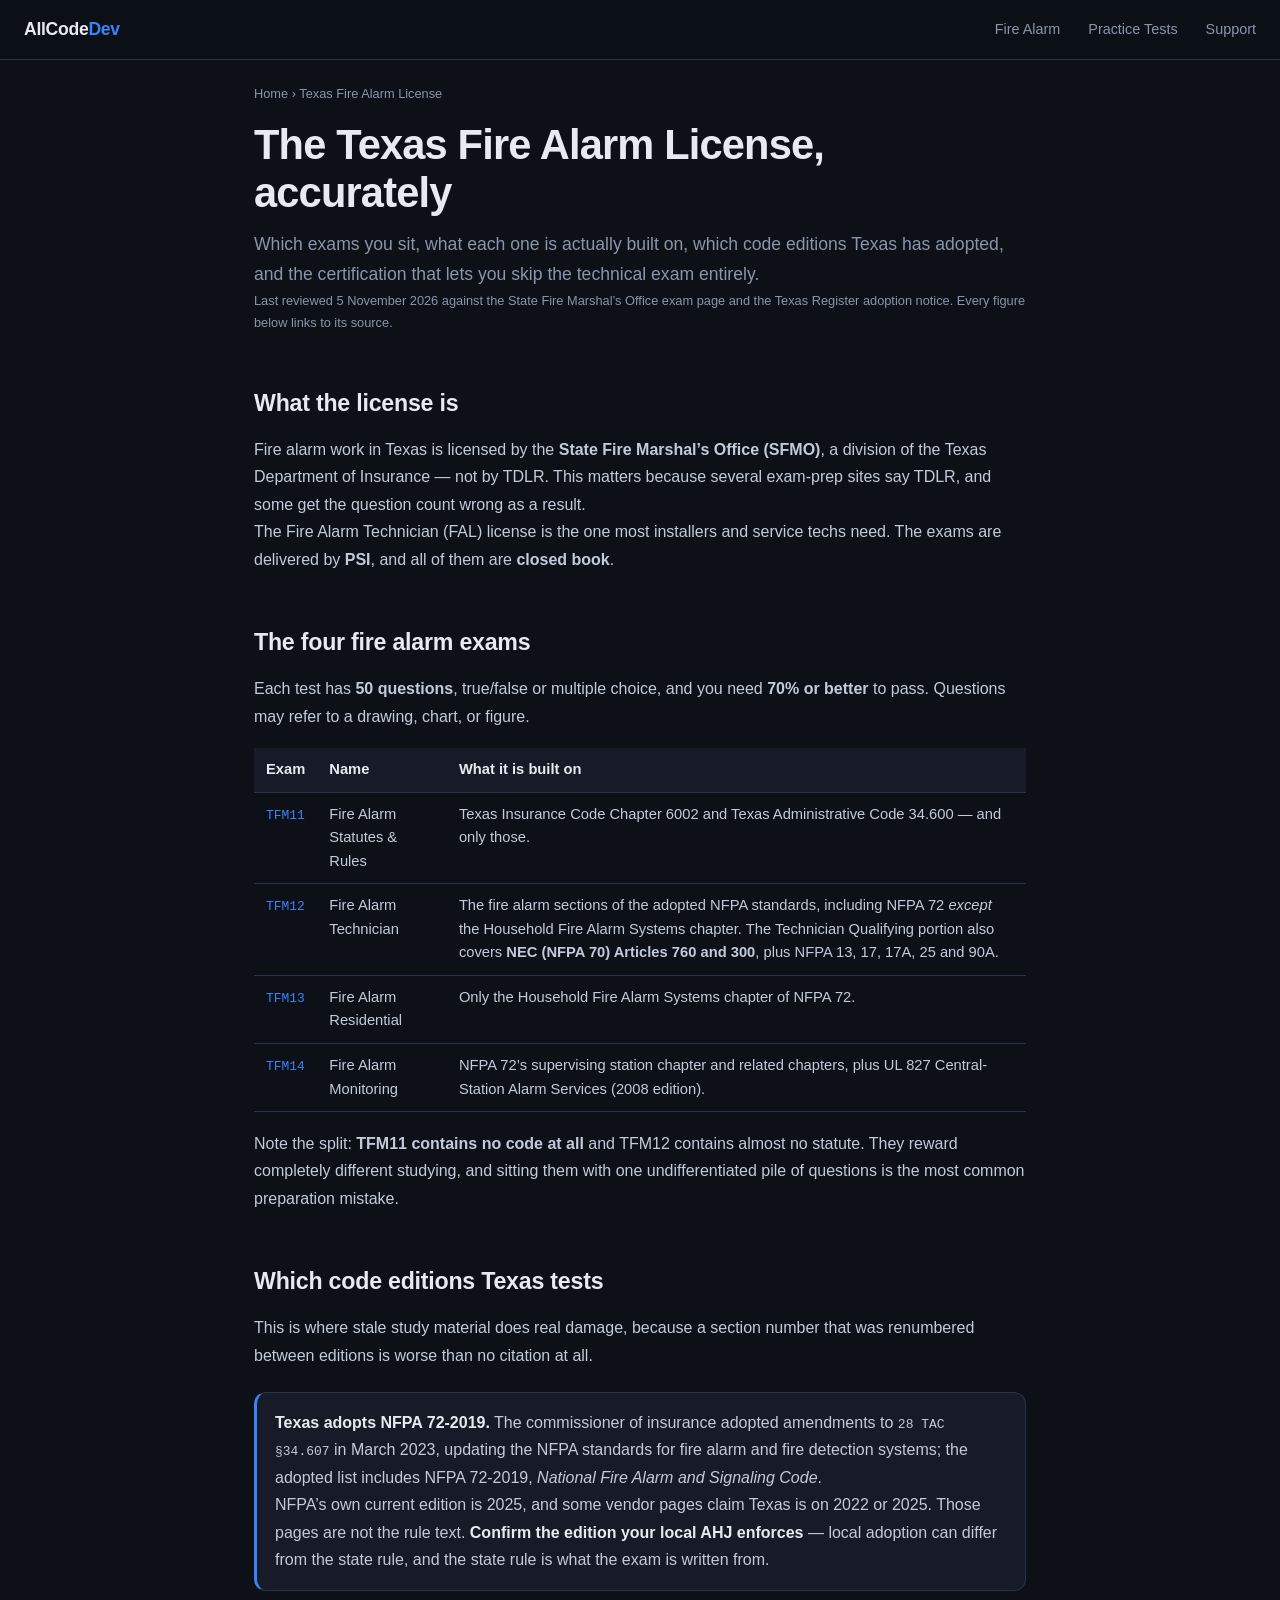
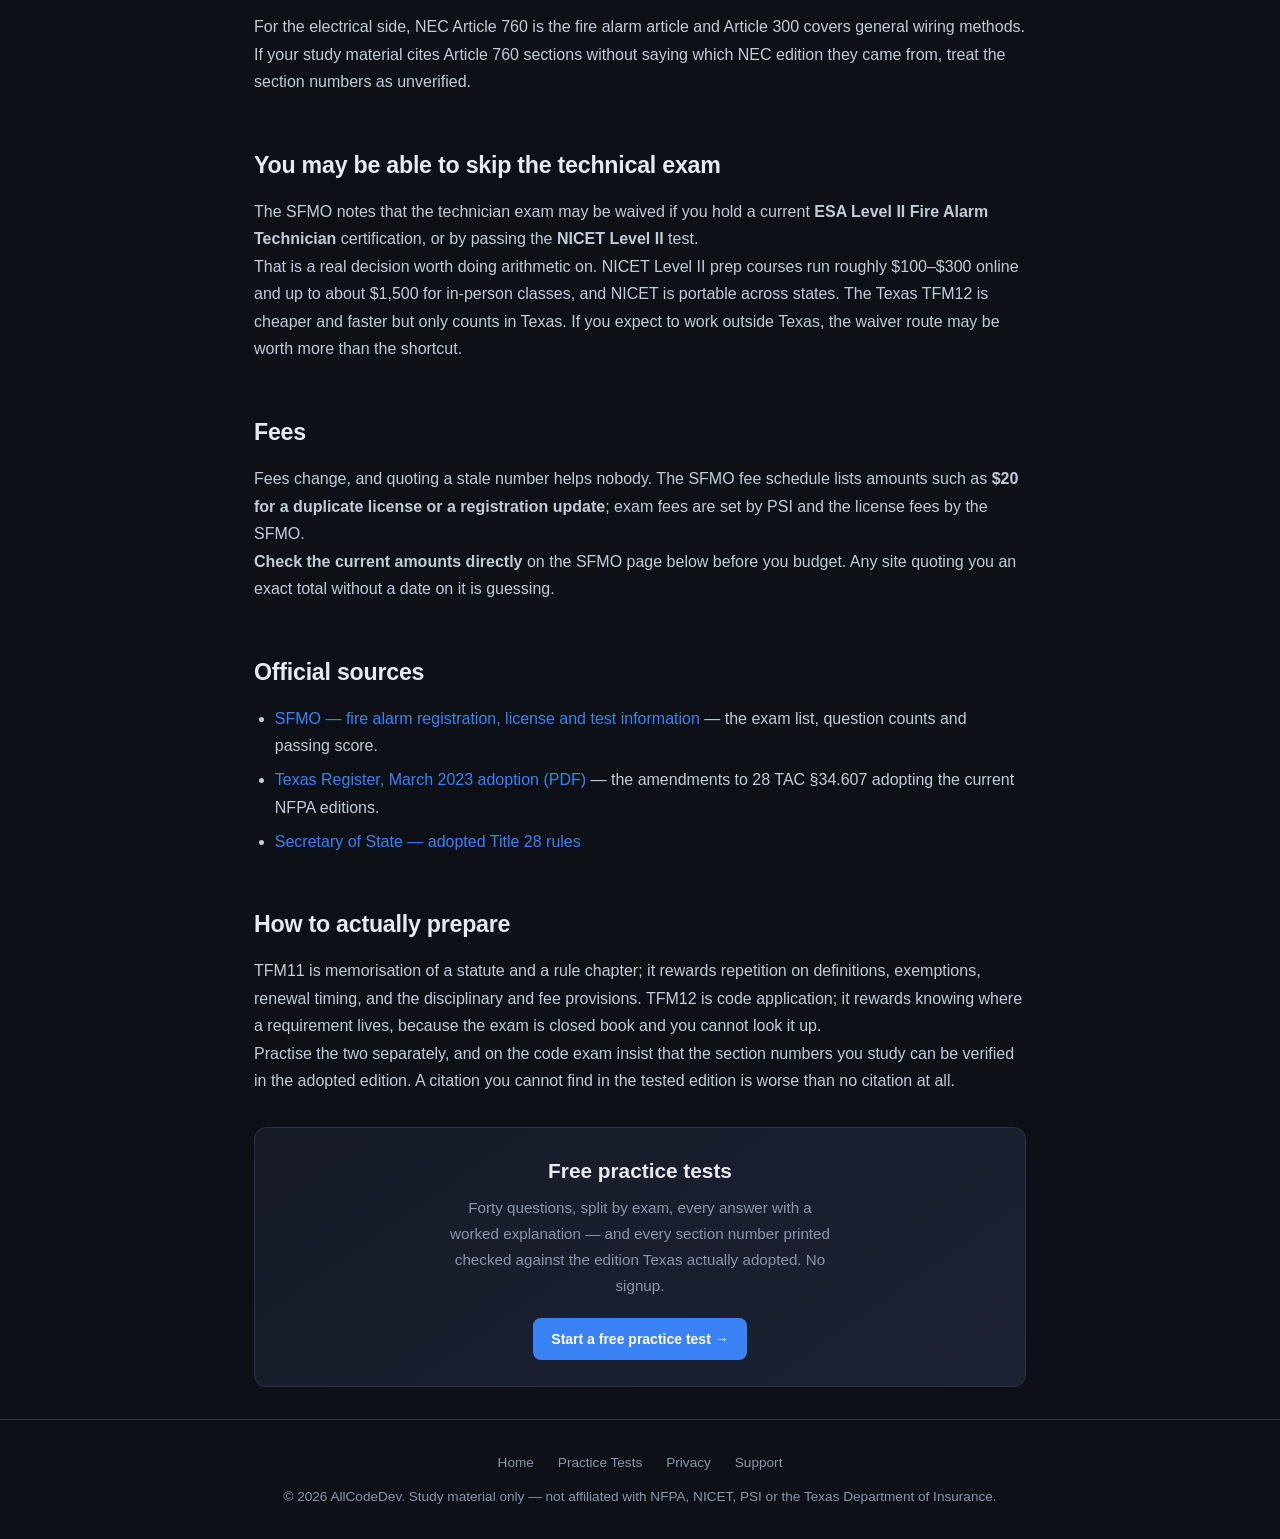
==== texas-fire-alarm-license/index.html @ 31eb73f5 "Fix inverted product status; add Texas FAL demand-capture pages The homepage had both product status" ====
<!DOCTYPE html>
<html lang="en">
<head>
<meta charset="UTF-8">
<meta name="viewport" content="width=device-width, initial-scale=1.0">
<title>Texas Fire Alarm License (FAL): Exams, Requirements &amp; Code Editions</title>
<meta name="description" content="What the Texas FAL license actually requires: the TFM11-TFM14 exams, 50 questions at 70% to pass, the NFPA 72-2019 edition adopted by 28 TAC 34.607, and the NICET/ESA waiver. With free practice tests.">
<link rel="canonical" href="https://allcodedev.com/texas-fire-alarm-license/">
<link rel="stylesheet" href="/styles.css">
<link rel="stylesheet" href="/exam.css">
</head>
<body>

<nav>
  <a class="nav-brand" href="/" style="text-decoration:none">AllCode<span>Dev</span></a>
  <div class="nav-links">
    <a href="/texas-fire-alarm-license/">Fire Alarm</a>
    <a href="/texas-fire-alarm-license/practice-test/">Practice Tests</a>
    <a href="/support.html">Support</a>
  </div>
</nav>

<div class="wrap">
<div class="crumbs"><a href="/">Home</a> &rsaquo; Texas Fire Alarm License</div>

<article>
<h1>The Texas Fire Alarm License, accurately</h1>
<p class="lede">Which exams you sit, what each one is actually built on, which code editions Texas has adopted, and the certification that lets you skip the technical exam entirely.</p>
<p class="updated">Last reviewed 5 November 2026 against the State Fire Marshal&rsquo;s Office exam page and the Texas Register adoption notice. Every figure below links to its source.</p>

<h2>What the license is</h2>
<p>Fire alarm work in Texas is licensed by the <strong>State Fire Marshal&rsquo;s Office (SFMO)</strong>, a division of the Texas Department of Insurance &mdash; not by TDLR. This matters because several exam-prep sites say TDLR, and some get the question count wrong as a result.</p>
<p>The Fire Alarm Technician (FAL) license is the one most installers and service techs need. The exams are delivered by <strong>PSI</strong>, and all of them are <strong>closed book</strong>.</p>

<h2>The four fire alarm exams</h2>
<p>Each test has <strong>50 questions</strong>, true/false or multiple choice, and you need <strong>70% or better</strong> to pass. Questions may refer to a drawing, chart, or figure.</p>

<table class="spec">
<tr><th>Exam</th><th>Name</th><th>What it is built on</th></tr>
<tr><td><code>TFM11</code></td><td>Fire Alarm Statutes &amp; Rules</td><td>Texas Insurance Code Chapter 6002 and Texas Administrative Code 34.600 &mdash; and only those.</td></tr>
<tr><td><code>TFM12</code></td><td>Fire Alarm Technician</td><td>The fire alarm sections of the adopted NFPA standards, including NFPA&nbsp;72 <em>except</em> the Household Fire Alarm Systems chapter. The Technician Qualifying portion also covers <strong>NEC (NFPA&nbsp;70) Articles 760 and 300</strong>, plus NFPA&nbsp;13, 17, 17A, 25 and 90A.</td></tr>
<tr><td><code>TFM13</code></td><td>Fire Alarm Residential</td><td>Only the Household Fire Alarm Systems chapter of NFPA&nbsp;72.</td></tr>
<tr><td><code>TFM14</code></td><td>Fire Alarm Monitoring</td><td>NFPA&nbsp;72&rsquo;s supervising station chapter and related chapters, plus UL&nbsp;827 Central-Station Alarm Services (2008 edition).</td></tr>
</table>

<p>Note the split: <strong>TFM11 contains no code at all</strong> and TFM12 contains almost no statute. They reward completely different studying, and sitting them with one undifferentiated pile of questions is the most common preparation mistake.</p>

<h2>Which code editions Texas tests</h2>
<p>This is where stale study material does real damage, because a section number that was renumbered between editions is worse than no citation at all.</p>
<div class="callout">
<p><strong>Texas adopts NFPA&nbsp;72-2019.</strong> The commissioner of insurance adopted amendments to <code>28 TAC &sect;34.607</code> in March 2023, updating the NFPA standards for fire alarm and fire detection systems; the adopted list includes NFPA&nbsp;72-2019, <em>National Fire Alarm and Signaling Code</em>.</p>
<p>NFPA&rsquo;s own current edition is 2025, and some vendor pages claim Texas is on 2022 or 2025. Those pages are not the rule text. <strong>Confirm the edition your local AHJ enforces</strong> &mdash; local adoption can differ from the state rule, and the state rule is what the exam is written from.</p>
</div>
<p>For the electrical side, NEC Article 760 is the fire alarm article and Article 300 covers general wiring methods. If your study material cites Article 760 sections without saying which NEC edition they came from, treat the section numbers as unverified.</p>

<h2>You may be able to skip the technical exam</h2>
<p>The SFMO notes that the technician exam may be waived if you hold a current <strong>ESA Level II Fire Alarm Technician</strong> certification, or by passing the <strong>NICET Level II</strong> test.</p>
<p>That is a real decision worth doing arithmetic on. NICET Level II prep courses run roughly $100&ndash;$300 online and up to about $1,500 for in-person classes, and NICET is portable across states. The Texas TFM12 is cheaper and faster but only counts in Texas. If you expect to work outside Texas, the waiver route may be worth more than the shortcut.</p>

<h2>Fees</h2>
<p>Fees change, and quoting a stale number helps nobody. The SFMO fee schedule lists amounts such as <strong>$20 for a duplicate license or a registration update</strong>; exam fees are set by PSI and the license fees by the SFMO.</p>
<p><strong>Check the current amounts directly</strong> on the SFMO page below before you budget. Any site quoting you an exact total without a date on it is guessing.</p>

<h2>Official sources</h2>
<ul>
<li><a href="https://tdi.texas.gov/fire/information-fire-alarm-registration-license-test.html" target="_blank" rel="noopener">SFMO &mdash; fire alarm registration, license and test information</a> &mdash; the exam list, question counts and passing score.</li>
<li><a href="https://www.tdi.texas.gov/rules/2023/documents/20237848.pdf" target="_blank" rel="noopener">Texas Register, March 2023 adoption (PDF)</a> &mdash; the amendments to 28 TAC &sect;34.607 adopting the current NFPA editions.</li>
<li><a href="https://www.sos.texas.gov/texreg/archive/March312023/Adopted%20Rules/28.INSURANCE.html" target="_blank" rel="noopener">Secretary of State &mdash; adopted Title 28 rules</a></li>
</ul>

<h2>How to actually prepare</h2>
<p>TFM11 is memorisation of a statute and a rule chapter; it rewards repetition on definitions, exemptions, renewal timing, and the disciplinary and fee provisions. TFM12 is code application; it rewards knowing where a requirement lives, because the exam is closed book and you cannot look it up.</p>
<p>Practise the two separately, and on the code exam insist that the section numbers you study can be verified in the adopted edition. A citation you cannot find in the tested edition is worse than no citation at all.</p>

<div class="offer">
<h3>Free practice tests</h3>
<p>Forty questions, split by exam, every answer with a worked explanation &mdash; and every section number printed checked against the edition Texas actually adopted. No signup.</p>
<a class="btn btn-primary" href="/texas-fire-alarm-license/practice-test/">Start a free practice test &rarr;</a>
</div>

</article>
</div>

<footer>
  <div class="footer-links">
    <a href="/">Home</a>
    <a href="/texas-fire-alarm-license/practice-test/">Practice Tests</a>
    <a href="/privacy.html">Privacy</a>
    <a href="/support.html">Support</a>
  </div>
  <div>&copy; 2026 AllCodeDev. Study material only &mdash; not affiliated with NFPA, NICET, PSI or the Texas Department of Insurance.</div>
</footer>

</body>
</html>
---- styles.css ----
*, *::before, *::after { box-sizing: border-box; margin: 0; padding: 0; }

:root {
  --bg:        #0D1117;
  --surface:   #161B27;
  --surface2:  #1E2535;
  --border:    #2A3347;
  --text:      #E8EAF0;
  --muted:     #8A94AA;
  --accent:    #3B82F6;
  --accent-dk: #2563EB;
  --jm:        #F9A825;
  --fal:       #CC2200;
  --me:        #6366F1;
  --radius:    12px;
}

html { scroll-behavior: smooth; }

body {
  font-family: -apple-system, BlinkMacSystemFont, 'Segoe UI', Roboto, sans-serif;
  background: var(--bg);
  color: var(--text);
  line-height: 1.6;
  min-height: 100vh;
}

a { color: var(--accent); text-decoration: none; }
a:hover { text-decoration: underline; }

/* ── NAV ── */
nav {
  position: sticky;
  top: 0;
  z-index: 100;
  background: rgba(13,17,23,0.92);
  backdrop-filter: blur(12px);
  border-bottom: 1px solid var(--border);
  padding: 0 24px;
  height: 60px;
  display: flex;
  align-items: center;
  justify-content: space-between;
}

.nav-brand {
  font-size: 1.1rem;
  font-weight: 700;
  color: var(--text);
  letter-spacing: -0.3px;
}
.nav-brand span { color: var(--accent); }

.nav-links { display: flex; gap: 28px; align-items: center; }
.nav-links a { color: var(--muted); font-size: 0.9rem; font-weight: 500; }
.nav-links a:hover { color: var(--text); text-decoration: none; }

/* ── HERO ── */
.hero {
  text-align: center;
  padding: 80px 24px 64px;
  max-width: 720px;
  margin: 0 auto;
}

.hero-badge {
  display: inline-block;
  background: rgba(59,130,246,0.12);
  color: var(--accent);
  border: 1px solid rgba(59,130,246,0.3);
  border-radius: 99px;
  padding: 4px 14px;
  font-size: 0.78rem;
  font-weight: 600;
  letter-spacing: 0.5px;
  text-transform: uppercase;
  margin-bottom: 20px;
}

.hero h1 {
  font-size: clamp(2rem, 5vw, 3rem);
  font-weight: 800;
  line-height: 1.15;
  letter-spacing: -1px;
  margin-bottom: 16px;
}

.hero p {
  font-size: 1.1rem;
  color: var(--muted);
  max-width: 500px;
  margin: 0 auto 36px;
}

/* ── SECTIONS ── */
section {
  max-width: 960px;
  margin: 0 auto;
  padding: 48px 24px;
}

.section-label {
  font-size: 0.75rem;
  font-weight: 700;
  letter-spacing: 1.5px;
  text-transform: uppercase;
  color: var(--muted);
  margin-bottom: 10px;
}

.section-title {
  font-size: 1.6rem;
  font-weight: 700;
  letter-spacing: -0.5px;
  margin-bottom: 8px;
}

.section-sub {
  color: var(--muted);
  margin-bottom: 36px;
  max-width: 540px;
}

/* ── APP CARDS ── */
.app-grid {
  display: grid;
  grid-template-columns: repeat(auto-fit, minmax(300px, 1fr));
  gap: 20px;
}

.app-card {
  background: var(--surface);
  border: 1px solid var(--border);
  border-radius: var(--radius);
  padding: 28px;
  transition: border-color 0.2s, transform 0.15s;
}

.app-card:hover {
  border-color: var(--accent);
  transform: translateY(-2px);
}

.app-card-header {
  display: flex;
  align-items: center;
  gap: 14px;
  margin-bottom: 16px;
}

.app-icon {
  width: 52px;
  height: 52px;
  border-radius: 14px;
  display: flex;
  align-items: center;
  justify-content: center;
  font-size: 1.6rem;
  flex-shrink: 0;
}

.app-icon.jm  { background: rgba(249,168,37,0.15); }
.app-icon.fal { background: rgba(204,34,0,0.15); }
.app-icon.me  { background: rgba(99,102,241,0.15); }

.app-status {
  display: inline-flex;
  align-items: center;
  gap: 6px;
  font-size: 0.72rem;
  font-weight: 700;
  letter-spacing: 0.5px;
  text-transform: uppercase;
  padding: 3px 10px;
  border-radius: 99px;
  margin-bottom: 12px;
}
.app-status.live   { background: rgba(34,197,94,0.12); color: #22C55E; border: 1px solid rgba(34,197,94,0.3); }
.app-status.review { background: rgba(249,168,37,0.12); color: #F9A825; border: 1px solid rgba(249,168,37,0.3); }
.app-status.soon   { background: rgba(99,102,241,0.12); color: #818CF8; border: 1px solid rgba(99,102,241,0.3); }

.app-name {
  font-size: 1.05rem;
  font-weight: 700;
}

.app-platform {
  display: inline-flex;
  align-items: center;
  gap: 5px;
  font-size: 0.72rem;
  font-weight: 600;
  letter-spacing: 0.5px;
  text-transform: uppercase;
  color: var(--muted);
  margin-top: 2px;
}

.app-desc {
  color: var(--muted);
  font-size: 0.9rem;
  line-height: 1.55;
  margin-bottom: 20px;
}

.app-tags {
  display: flex;
  flex-wrap: wrap;
  gap: 7px;
  margin-bottom: 20px;
}

.tag {
  background: var(--surface2);
  border: 1px solid var(--border);
  border-radius: 6px;
  padding: 3px 9px;
  font-size: 0.75rem;
  color: var(--muted);
}

.btn {
  display: inline-flex;
  align-items: center;
  gap: 8px;
  padding: 10px 18px;
  border-radius: 8px;
  font-size: 0.875rem;
  font-weight: 600;
  transition: opacity 0.15s;
  cursor: pointer;
  border: none;
}

.btn:hover { opacity: 0.85; text-decoration: none; }

.btn-primary {
  background: var(--accent);
  color: #fff;
}

.btn-outline {
  background: transparent;
  border: 1px solid var(--border);
  color: var(--muted);
}

.btn-soon {
  background: var(--surface2);
  border: 1px solid var(--border);
  color: var(--muted);
  cursor: default;
  opacity: 0.7;
}

/* ── FEATURES ── */
.features-grid {
  display: grid;
  grid-template-columns: repeat(auto-fit, minmax(220px, 1fr));
  gap: 16px;
}

.feature-card {
  background: var(--surface);
  border: 1px solid var(--border);
  border-radius: var(--radius);
  padding: 22px;
}

.feature-icon {
  font-size: 1.5rem;
  margin-bottom: 10px;
}

.feature-title {
  font-weight: 700;
  font-size: 0.95rem;
  margin-bottom: 6px;
}

.feature-desc {
  color: var(--muted);
  font-size: 0.85rem;
  line-height: 1.5;
}

/* ── DIVIDER ── */
.divider {
  border: none;
  border-top: 1px solid var(--border);
  margin: 0;
}

/* ── FOOTER ── */
footer {
  border-top: 1px solid var(--border);
  padding: 32px 24px;
  text-align: center;
  color: var(--muted);
  font-size: 0.85rem;
}

.footer-links {
  display: flex;
  justify-content: center;
  gap: 24px;
  margin-bottom: 12px;
  flex-wrap: wrap;
}

.footer-links a { color: var(--muted); }
.footer-links a:hover { color: var(--text); text-decoration: none; }

/* ── PROSE (privacy / support) ── */
.prose {
  max-width: 720px;
  margin: 0 auto;
  padding: 48px 24px 64px;
}

.prose h1 {
  font-size: 1.9rem;
  font-weight: 800;
  letter-spacing: -0.5px;
  margin-bottom: 6px;
}

.prose .meta {
  color: var(--muted);
  font-size: 0.875rem;
  margin-bottom: 40px;
}

.prose h2 {
  font-size: 1.1rem;
  font-weight: 700;
  margin: 36px 0 10px;
  color: var(--text);
}

.prose p {
  color: #BCC4D6;
  margin-bottom: 14px;
  line-height: 1.7;
}

.prose ul {
  color: #BCC4D6;
  margin: 0 0 14px 20px;
  line-height: 1.8;
}

.prose a { color: var(--accent); }

.prose .callout {
  background: var(--surface);
  border: 1px solid var(--border);
  border-left: 3px solid var(--accent);
  border-radius: 8px;
  padding: 16px 20px;
  margin: 24px 0;
  color: var(--muted);
  font-size: 0.9rem;
}

/* ── FAQ ── */
.faq-item {
  border-bottom: 1px solid var(--border);
  padding: 20px 0;
}

.faq-item:last-child { border-bottom: none; }

.faq-q {
  font-weight: 700;
  margin-bottom: 8px;
  font-size: 0.95rem;
}

.faq-a {
  color: #BCC4D6;
  font-size: 0.9rem;
  line-height: 1.6;
}

/* ── CONTACT CARD ── */
.contact-card {
  background: var(--surface);
  border: 1px solid var(--border);
  border-radius: var(--radius);
  padding: 28px;
  margin-top: 32px;
  text-align: center;
}

.contact-card h3 {
  font-size: 1.1rem;
  font-weight: 700;
  margin-bottom: 8px;
}

.contact-card p {
  color: var(--muted);
  font-size: 0.9rem;
  margin-bottom: 16px;
}

.contact-card a.email-link {
  display: inline-block;
  background: var(--accent);
  color: #fff;
  padding: 10px 22px;
  border-radius: 8px;
  font-weight: 600;
  font-size: 0.9rem;
}

.contact-card a.email-link:hover {
  text-decoration: none;
  opacity: 0.85;
}

/* ── RESPONSIVE ── */
@media (max-width: 600px) {
  nav { padding: 0 16px; }
  .nav-links { gap: 16px; }
  .hero { padding: 56px 16px 48px; }
  section { padding: 36px 16px; }
  .prose { padding: 36px 16px 48px; }
}
---- exam.css ----
/* exam.css — additive layer for the practice-test and guide pages.
   Separate file so styles.css (the original app-landing design) is never
   rewritten. Delete this file + the new subdirectories to revert cleanly. */

.wrap { max-width: 820px; margin: 0 auto; padding: 0 24px; }
.crumbs { font-size: .8rem; color: var(--muted); padding: 24px 0 0; }
.crumbs a { color: var(--muted); }
.crumbs a:hover { color: var(--accent); }

article h1 { font-size: clamp(1.8rem, 4vw, 2.6rem); line-height: 1.15; margin: .4em 0 .3em; letter-spacing: -.02em; }
article h2 { font-size: 1.45rem; margin: 2.2em 0 .6em; letter-spacing: -.01em; }
article h3 { font-size: 1.1rem; margin: 1.8em 0 .5em; color: var(--text); }
article p, article li { color: #C3CAD9; line-height: 1.72; }
article ul, article ol { padding-left: 1.3em; }
article li { margin: .4em 0; }
.lede { font-size: 1.1rem; color: var(--muted) !important; }
.updated { font-size: .8rem; color: var(--muted); }

table.spec { width: 100%; border-collapse: collapse; margin: 1.2em 0; font-size: .92rem; }
table.spec th, table.spec td { text-align: left; padding: 10px 12px; border-bottom: 1px solid var(--border); vertical-align: top; }
table.spec th { color: var(--text); font-weight: 600; background: var(--surface); }
table.spec td { color: #C3CAD9; }
table.spec code { color: var(--accent); font-size: .88em; }

.callout { background: var(--surface); border: 1px solid var(--border); border-left: 3px solid var(--accent); border-radius: var(--radius); padding: 16px 18px; margin: 1.4em 0; }
.callout.warn { border-left-color: var(--jm); }
.callout p:last-child { margin-bottom: 0; }
.callout strong { color: var(--text); }

/* ---- quiz ---- */
.quiz { background: var(--surface); border: 1px solid var(--border); border-radius: var(--radius); padding: 22px; margin: 1.6em 0; }
.quiz-bar { display: flex; justify-content: space-between; align-items: center; gap: 12px; font-size: .85rem; color: var(--muted); margin-bottom: 6px; }
.quiz-prog { height: 4px; background: var(--border); border-radius: 2px; overflow: hidden; margin-bottom: 20px; }
.quiz-prog i { display: block; height: 100%; background: var(--accent); width: 0; transition: width .25s; }
.q-cat { font-size: .72rem; text-transform: uppercase; letter-spacing: .08em; color: var(--accent); margin-bottom: 8px; }
.q-text { font-size: 1.06rem; line-height: 1.55; color: var(--text); margin-bottom: 16px; }
.opts { display: flex; flex-direction: column; gap: 8px; }
.opt { display: flex; gap: 11px; align-items: flex-start; text-align: left; width: 100%; padding: 13px 15px; background: var(--bg); color: #C3CAD9;
       border: 1px solid var(--border); border-radius: 8px; cursor: pointer; font: inherit; font-size: .95rem; line-height: 1.45; transition: border-color .15s, background .15s; }
.opt:hover:not(:disabled) { border-color: var(--accent); }
.opt:disabled { cursor: default; }
.opt b { flex: 0 0 auto; color: var(--muted); font-weight: 600; }
.opt.right { border-color: #2E7D52; background: rgba(46,125,82,.14); color: var(--text); }
.opt.right b { color: #4ADE80; }
.opt.wrong { border-color: #B3401F; background: rgba(179,64,31,.13); }
.opt.wrong b { color: #F87171; }
.expl { margin-top: 16px; padding: 15px 17px; background: var(--bg); border: 1px solid var(--border); border-radius: 8px; }
.expl .verdict { font-weight: 600; margin-bottom: 7px; }
.expl .verdict.y { color: #4ADE80; } .expl .verdict.n { color: #F87171; }
.expl p { font-size: .93rem; margin: 0; color: #C3CAD9; }
.expl .ref { display: inline-block; margin-top: 11px; font-size: .78rem; color: var(--accent); border: 1px solid var(--border); border-radius: 5px; padding: 3px 9px; }
.quiz-nav { display: flex; justify-content: flex-end; margin-top: 18px; }
.score { text-align: center; padding: 10px 0; }
.score .big { font-size: 3rem; font-weight: 700; letter-spacing: -.03em; }
.score .big.pass { color: #4ADE80; } .score .big.fail { color: var(--jm); }
.score .sub { color: var(--muted); margin-bottom: 20px; }
.score .cta { display: flex; flex-direction: column; gap: 10px; max-width: 330px; margin: 0 auto; }

.offer { background: linear-gradient(145deg, var(--surface), #1B2234); border: 1px solid var(--border); border-radius: var(--radius); padding: 26px; margin: 2em 0; text-align: center; }
.offer h3 { margin: 0 0 8px; font-size: 1.3rem; }
.offer p { color: var(--muted); margin: 0 auto 18px; max-width: 46ch; font-size: .95rem; }
.offer .btn { max-width: 300px; margin: 0 auto; }
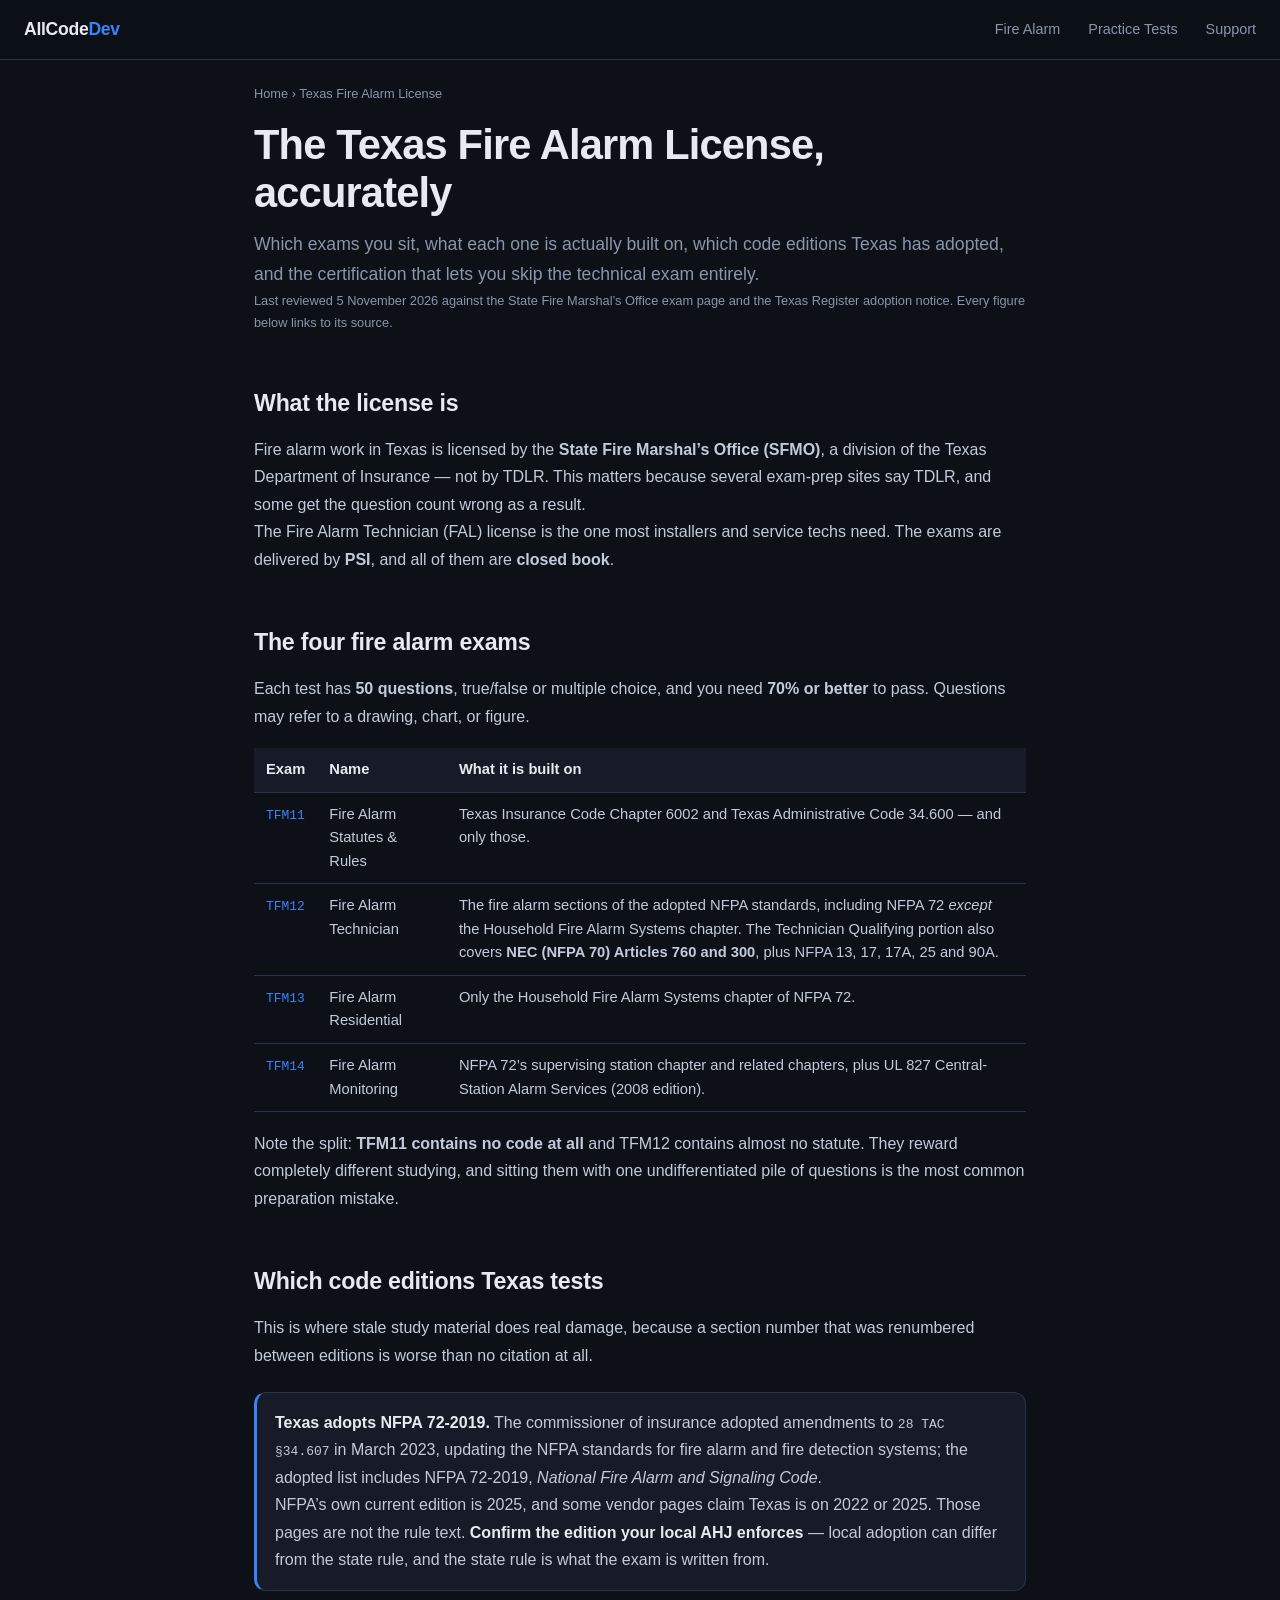
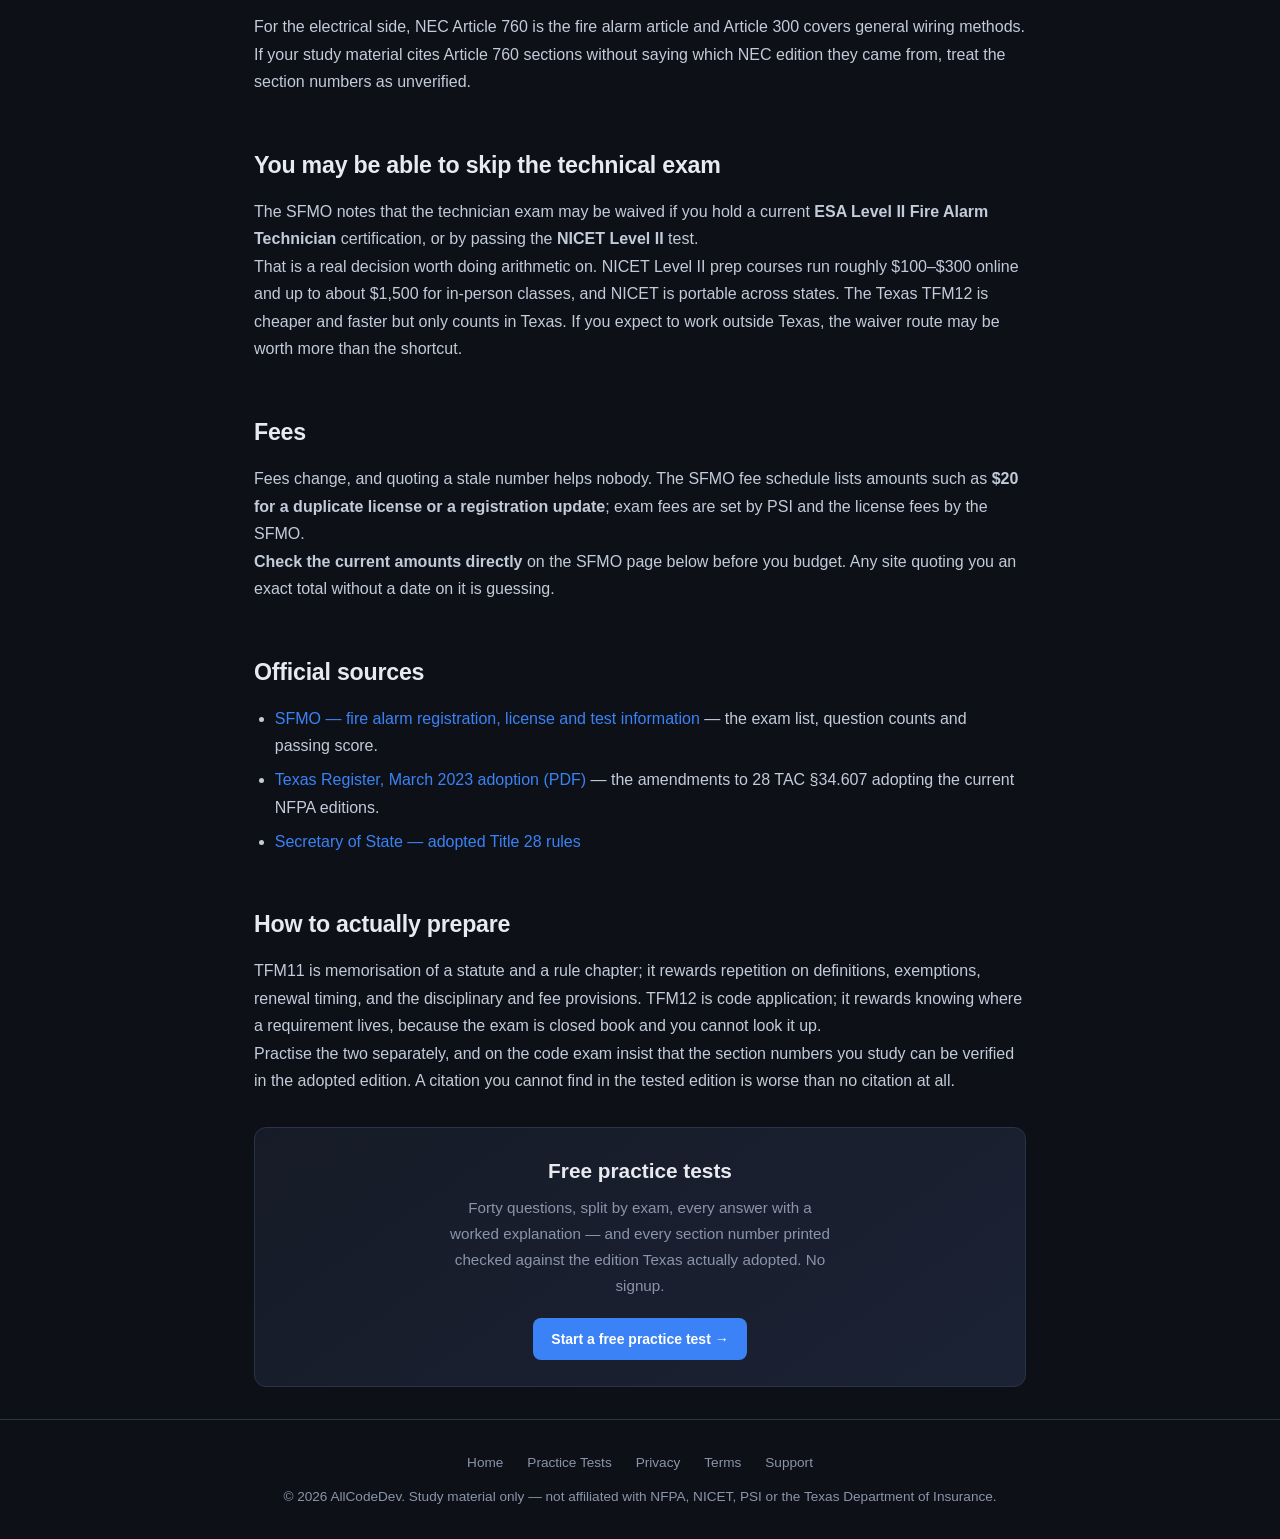
==== commit 1b22f79c: "Add Terms of Service — required for Play trader-status per-app confirmation Google Play requires eve" ====
--- a/texas-fire-alarm-license/index.html
+++ b/texas-fire-alarm-license/index.html
@@ -86,6 +86,7 @@
     <a href="/">Home</a>
     <a href="/texas-fire-alarm-license/practice-test/">Practice Tests</a>
     <a href="/privacy.html">Privacy</a>
+    <a href="/terms.html">Terms</a>
     <a href="/support.html">Support</a>
   </div>
   <div>&copy; 2026 AllCodeDev. Study material only &mdash; not affiliated with NFPA, NICET, PSI or the Texas Department of Insurance.</div>
